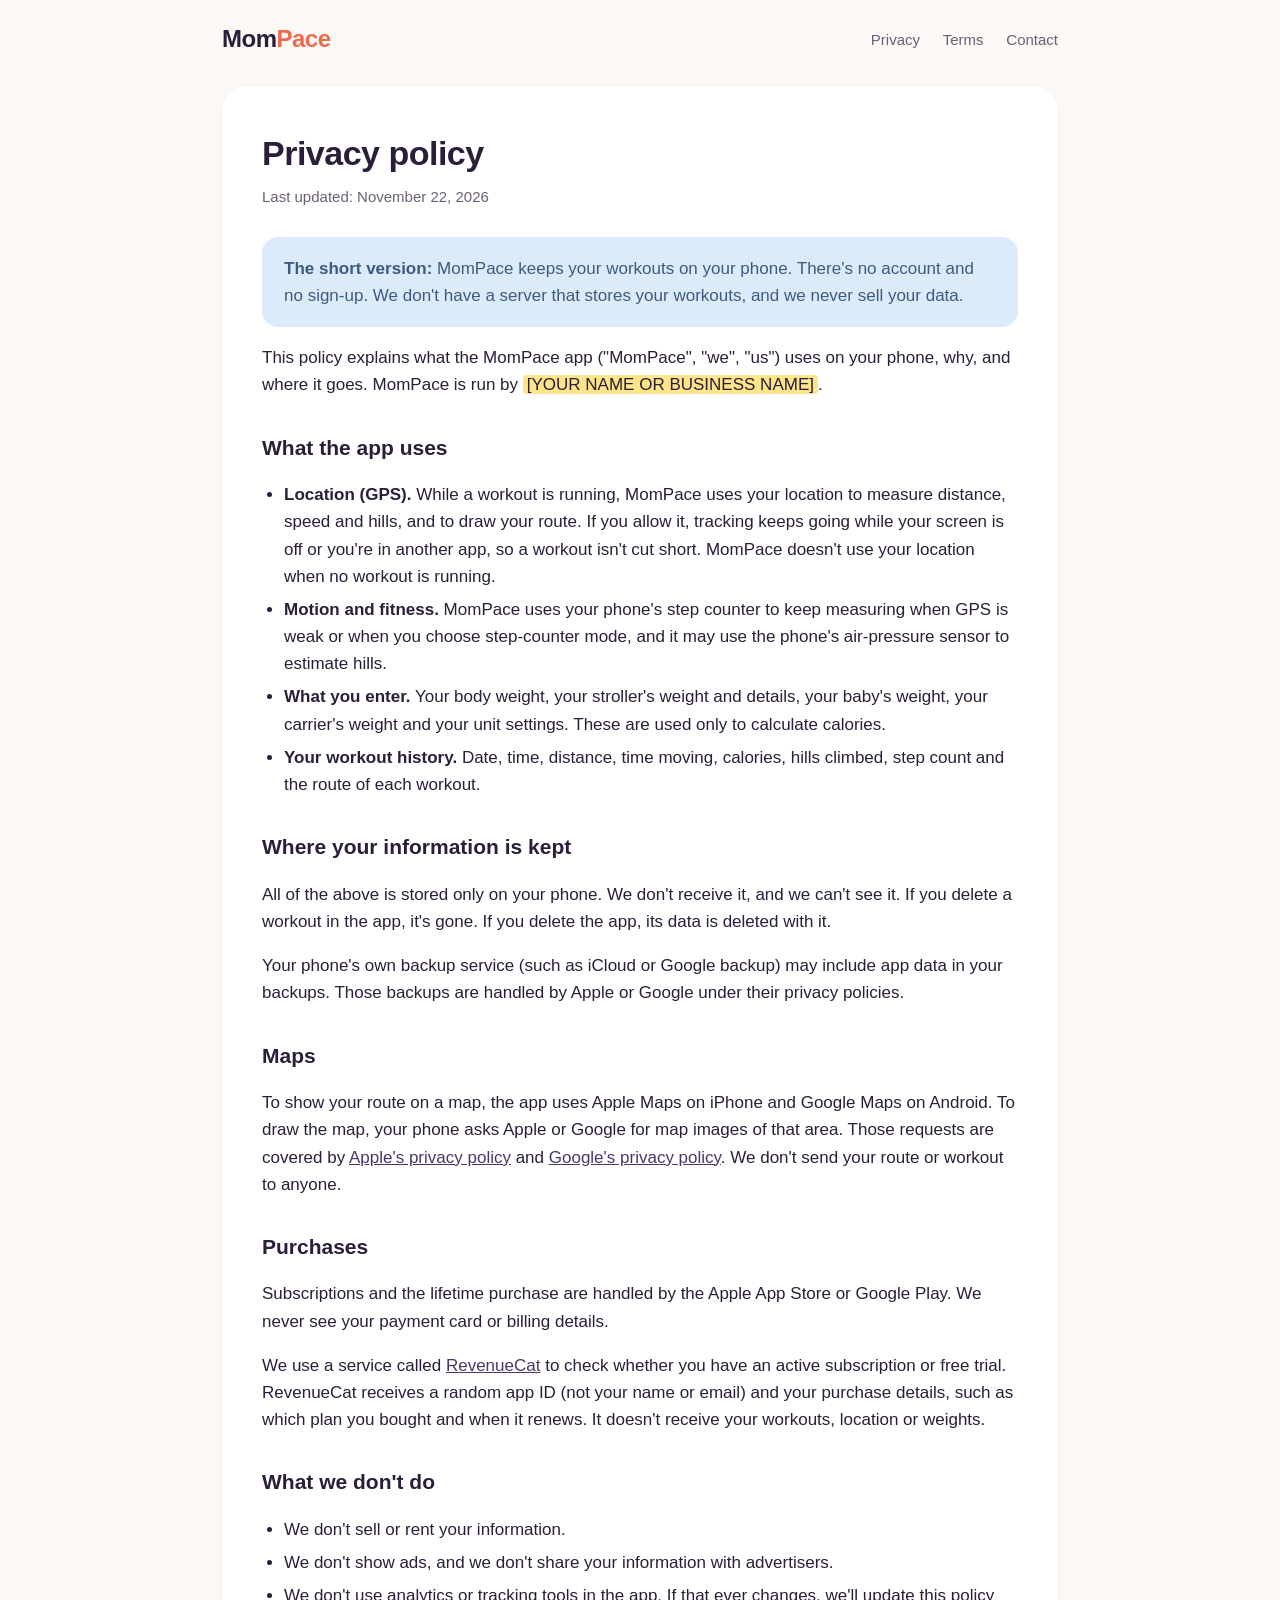
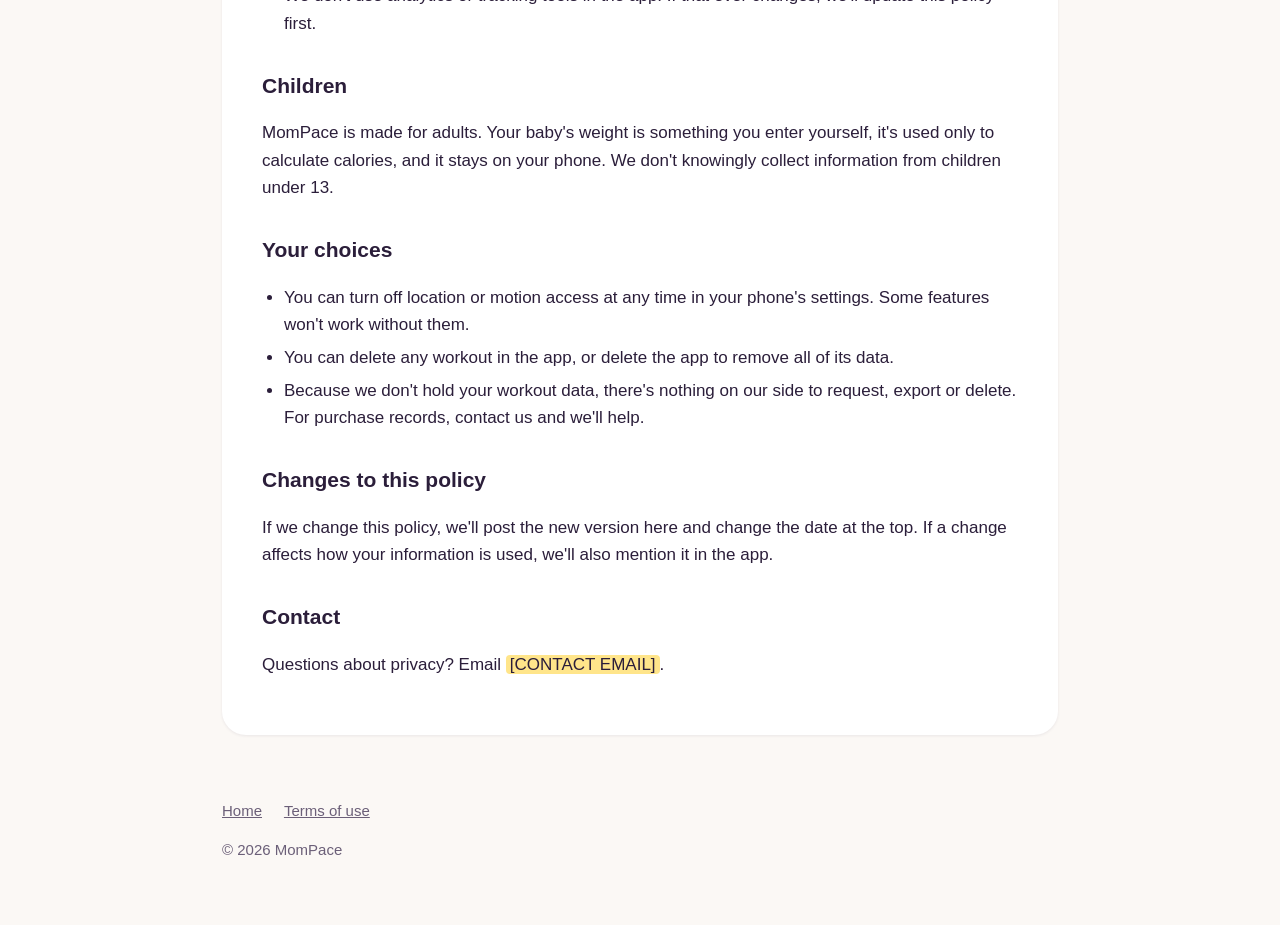
==== privacy/index.html @ fc4736eb "Add files via upload" ====
<!DOCTYPE html>
<html lang="en">
<head>
  <meta charset="utf-8">
  <meta name="viewport" content="width=device-width, initial-scale=1">
  <title>Privacy policy · MomPace</title>
  <link rel="stylesheet" href="/style.css">
</head>
<body>
  <header class="site-header">
    <div class="wrap">
      <a class="logo" href="/">Mom<span>Pace</span></a>
      <nav class="nav">
        <a href="/privacy/">Privacy</a>
        <a href="/terms/">Terms</a>
        <a href="/#contact">Contact</a>
      </nav>
    </div>
  </header>

  <main class="wrap">
    <article class="legal">
      <h1>Privacy policy</h1>
      <p class="updated">Last updated: November 22, 2026</p>

      <div class="summary">
        <p><strong>The short version:</strong> MomPace keeps your workouts on your phone. There's no account and no sign-up. We don't have a server that stores your workouts, and we never sell your data.</p>
      </div>

      <p>This policy explains what the MomPace app ("MomPace", "we", "us") uses on your phone, why, and where it goes. MomPace is run by <span class="todo">[YOUR NAME OR BUSINESS NAME]</span>.</p>

      <h2>What the app uses</h2>
      <ul>
        <li><strong>Location (GPS).</strong> While a workout is running, MomPace uses your location to measure distance, speed and hills, and to draw your route. If you allow it, tracking keeps going while your screen is off or you're in another app, so a workout isn't cut short. MomPace doesn't use your location when no workout is running.</li>
        <li><strong>Motion and fitness.</strong> MomPace uses your phone's step counter to keep measuring when GPS is weak or when you choose step-counter mode, and it may use the phone's air-pressure sensor to estimate hills.</li>
        <li><strong>What you enter.</strong> Your body weight, your stroller's weight and details, your baby's weight, your carrier's weight and your unit settings. These are used only to calculate calories.</li>
        <li><strong>Your workout history.</strong> Date, time, distance, time moving, calories, hills climbed, step count and the route of each workout.</li>
      </ul>

      <h2>Where your information is kept</h2>
      <p>All of the above is stored only on your phone. We don't receive it, and we can't see it. If you delete a workout in the app, it's gone. If you delete the app, its data is deleted with it.</p>
      <p>Your phone's own backup service (such as iCloud or Google backup) may include app data in your backups. Those backups are handled by Apple or Google under their privacy policies.</p>

      <h2>Maps</h2>
      <p>To show your route on a map, the app uses Apple Maps on iPhone and Google Maps on Android. To draw the map, your phone asks Apple or Google for map images of that area. Those requests are covered by <a href="https://www.apple.com/legal/privacy/">Apple's privacy policy</a> and <a href="https://policies.google.com/privacy">Google's privacy policy</a>. We don't send your route or workout to anyone.</p>

      <h2>Purchases</h2>
      <p>Subscriptions and the lifetime purchase are handled by the Apple App Store or Google Play. We never see your payment card or billing details.</p>
      <p>We use a service called <a href="https://www.revenuecat.com/privacy">RevenueCat</a> to check whether you have an active subscription or free trial. RevenueCat receives a random app ID (not your name or email) and your purchase details, such as which plan you bought and when it renews. It doesn't receive your workouts, location or weights.</p>

      <h2>What we don't do</h2>
      <ul>
        <li>We don't sell or rent your information.</li>
        <li>We don't show ads, and we don't share your information with advertisers.</li>
        <li>We don't use analytics or tracking tools in the app. If that ever changes, we'll update this policy first.</li>
      </ul>

      <h2>Children</h2>
      <p>MomPace is made for adults. Your baby's weight is something you enter yourself, it's used only to calculate calories, and it stays on your phone. We don't knowingly collect information from children under 13.</p>

      <h2>Your choices</h2>
      <ul>
        <li>You can turn off location or motion access at any time in your phone's settings. Some features won't work without them.</li>
        <li>You can delete any workout in the app, or delete the app to remove all of its data.</li>
        <li>Because we don't hold your workout data, there's nothing on our side to request, export or delete. For purchase records, contact us and we'll help.</li>
      </ul>

      <h2>Changes to this policy</h2>
      <p>If we change this policy, we'll post the new version here and change the date at the top. If a change affects how your information is used, we'll also mention it in the app.</p>

      <h2>Contact</h2>
      <p>Questions about privacy? Email <span class="todo">[CONTACT EMAIL]</span>.</p>
    </article>
  </main>

  <footer class="site-footer">
    <div class="wrap">
      <a href="/">Home</a>
      <a href="/terms/">Terms of use</a>
      <p>&copy; 2026 MomPace</p>
    </div>
  </footer>
</body>
</html>
---- style.css ----
:root {
  --ink: #2B1E3A;
  --plum: #4A3768;
  --plum-soft: #5D4A7D;
  --sky: #DCEBFA;
  --sky-text: #3D5A80;
  --coral: #EF6A4C;
  --green: #3F9B74;
  --cream: #FBF8F5;
  --muted: #6B5F78;
}

* { box-sizing: border-box; }

html { -webkit-text-size-adjust: 100%; }

body {
  margin: 0;
  font-family: -apple-system, BlinkMacSystemFont, "Segoe UI", Roboto, Helvetica, Arial, sans-serif;
  color: var(--ink);
  background: var(--cream);
  line-height: 1.6;
  font-size: 17px;
}

a { color: var(--plum); }

.wrap { max-width: 880px; margin: 0 auto; padding: 0 22px; }

/* Header */
.site-header { padding: 20px 0; }
.site-header .wrap { display: flex; align-items: center; justify-content: space-between; }
.logo {
  font-weight: 800; font-size: 24px; letter-spacing: -0.5px;
  color: var(--ink); text-decoration: none;
}
.logo span { color: var(--coral); }
.nav a { margin-left: 18px; text-decoration: none; color: var(--muted); font-size: 15px; }
.nav a:hover { color: var(--ink); }

/* Hero */
.hero {
  background: var(--plum);
  color: #fff;
  border-radius: 28px;
  padding: 56px 40px;
  margin: 8px 0 40px;
}
.hero h1 { font-size: 48px; line-height: 1.1; margin: 0 0 16px; letter-spacing: -1px; }
.hero p { font-size: 19px; color: #E7DFF0; max-width: 560px; margin: 0 0 28px; }
.badge {
  display: inline-block; background: var(--coral); color: #fff;
  padding: 12px 22px; border-radius: 999px; font-weight: 700; font-size: 16px;
}

/* Features */
.features { display: grid; grid-template-columns: repeat(2, 1fr); gap: 18px; margin-bottom: 40px; }
.feature { background: #fff; border-radius: 20px; padding: 24px; box-shadow: 0 1px 3px rgba(43,30,58,0.08); }
.feature h3 { margin: 0 0 6px; font-size: 19px; }
.feature p { margin: 0; color: var(--muted); font-size: 16px; }
.dot { display: inline-block; width: 10px; height: 10px; border-radius: 50%; margin-right: 8px; background: var(--coral); }
.dot.green { background: var(--green); }
.dot.blue { background: var(--sky-text); }
.dot.plum { background: var(--plum-soft); }

.note {
  background: var(--sky); color: var(--sky-text);
  border-radius: 20px; padding: 20px 24px; margin-bottom: 40px; font-size: 16px;
}

/* Legal pages */
.legal { background: #fff; border-radius: 24px; padding: 40px; margin: 8px 0 40px; box-shadow: 0 1px 3px rgba(43,30,58,0.08); }
.legal h1 { font-size: 34px; margin: 0 0 4px; letter-spacing: -0.5px; }
.legal .updated { color: var(--muted); margin: 0 0 28px; font-size: 15px; }
.legal h2 { font-size: 21px; margin: 32px 0 8px; }
.legal ul { padding-left: 22px; }
.legal li { margin-bottom: 6px; }
.summary { background: var(--sky); color: var(--sky-text); border-radius: 16px; padding: 18px 22px; }
.summary p { margin: 0; }

/* Placeholders still to fill in */
.todo { background: #FFE58A; color: var(--ink); padding: 0 4px; border-radius: 4px; }

/* Footer */
.site-footer { padding: 24px 0 48px; color: var(--muted); font-size: 15px; }
.site-footer a { color: var(--muted); margin-right: 18px; }

@media (max-width: 640px) {
  body { font-size: 16px; }
  .hero { padding: 40px 24px; border-radius: 22px; }
  .hero h1 { font-size: 36px; }
  .features { grid-template-columns: 1fr; }
  .legal { padding: 28px 20px; }
  .nav a { margin-left: 12px; }
}
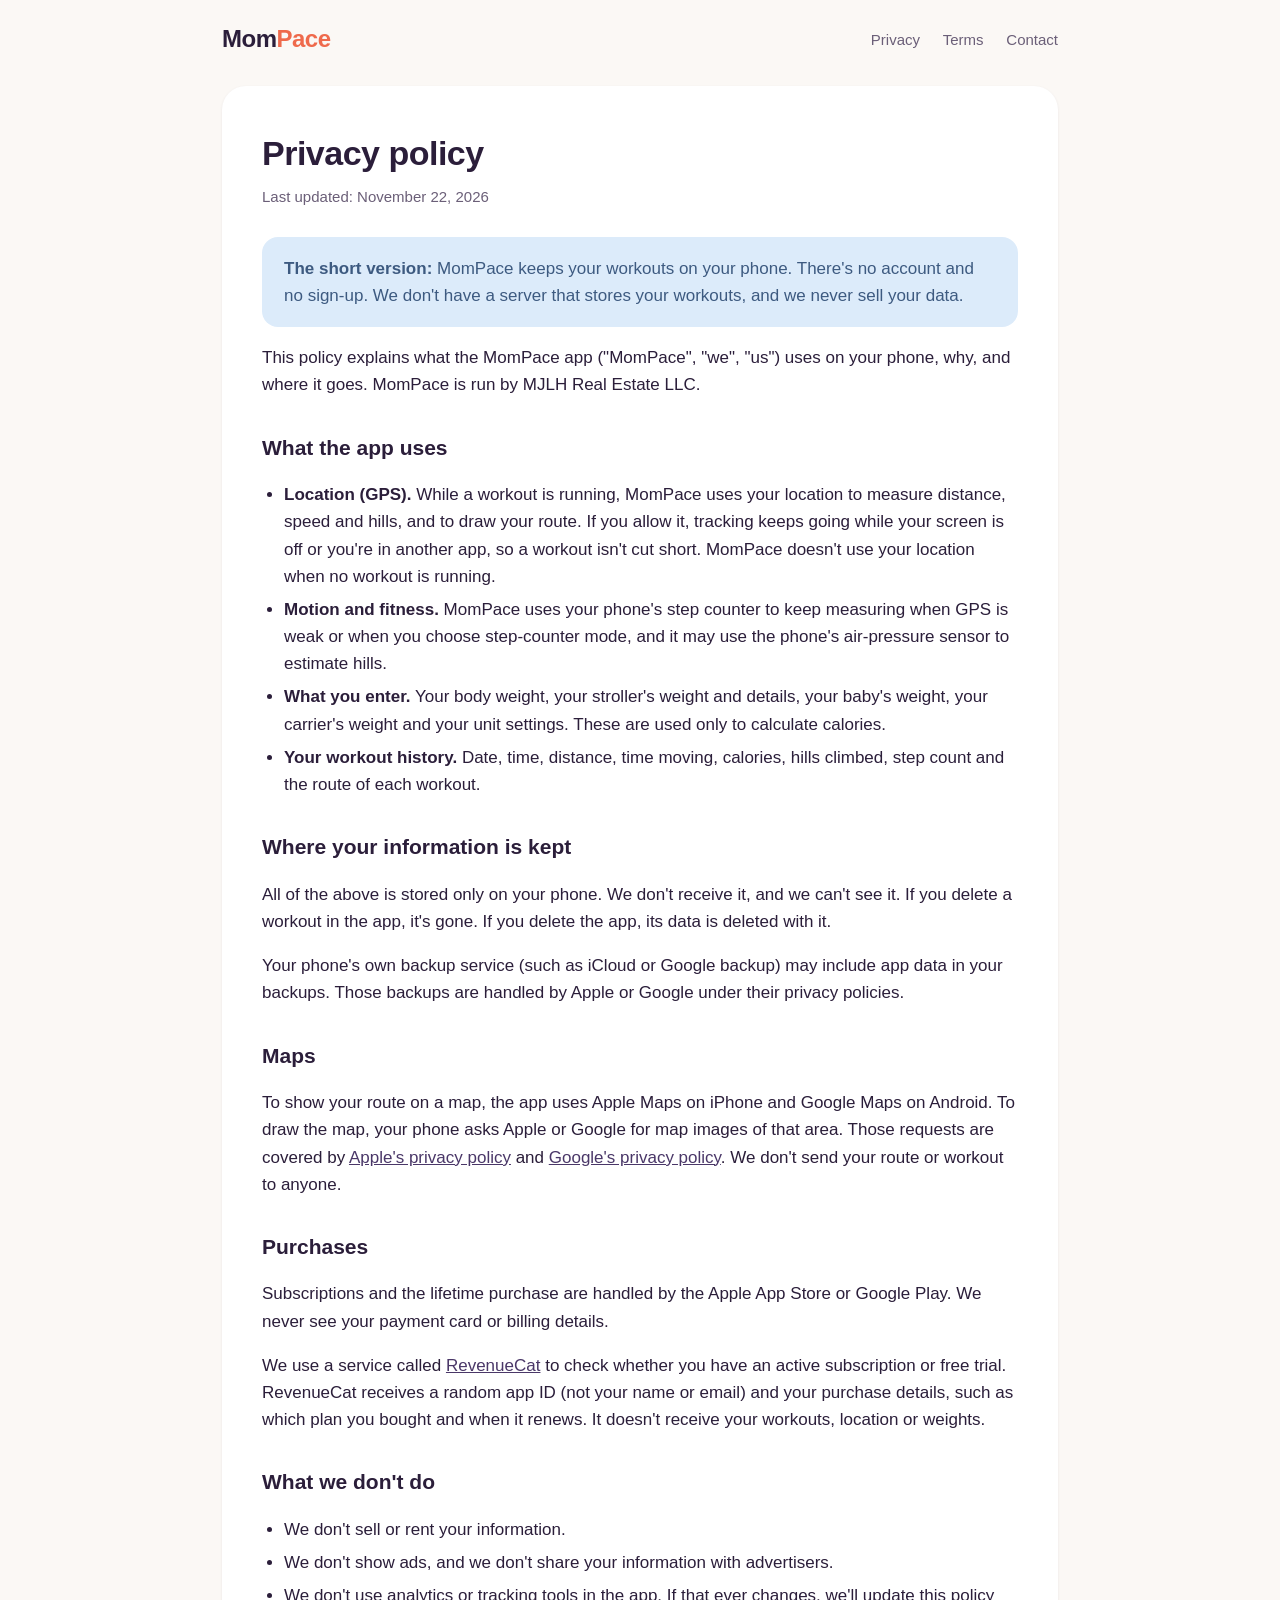
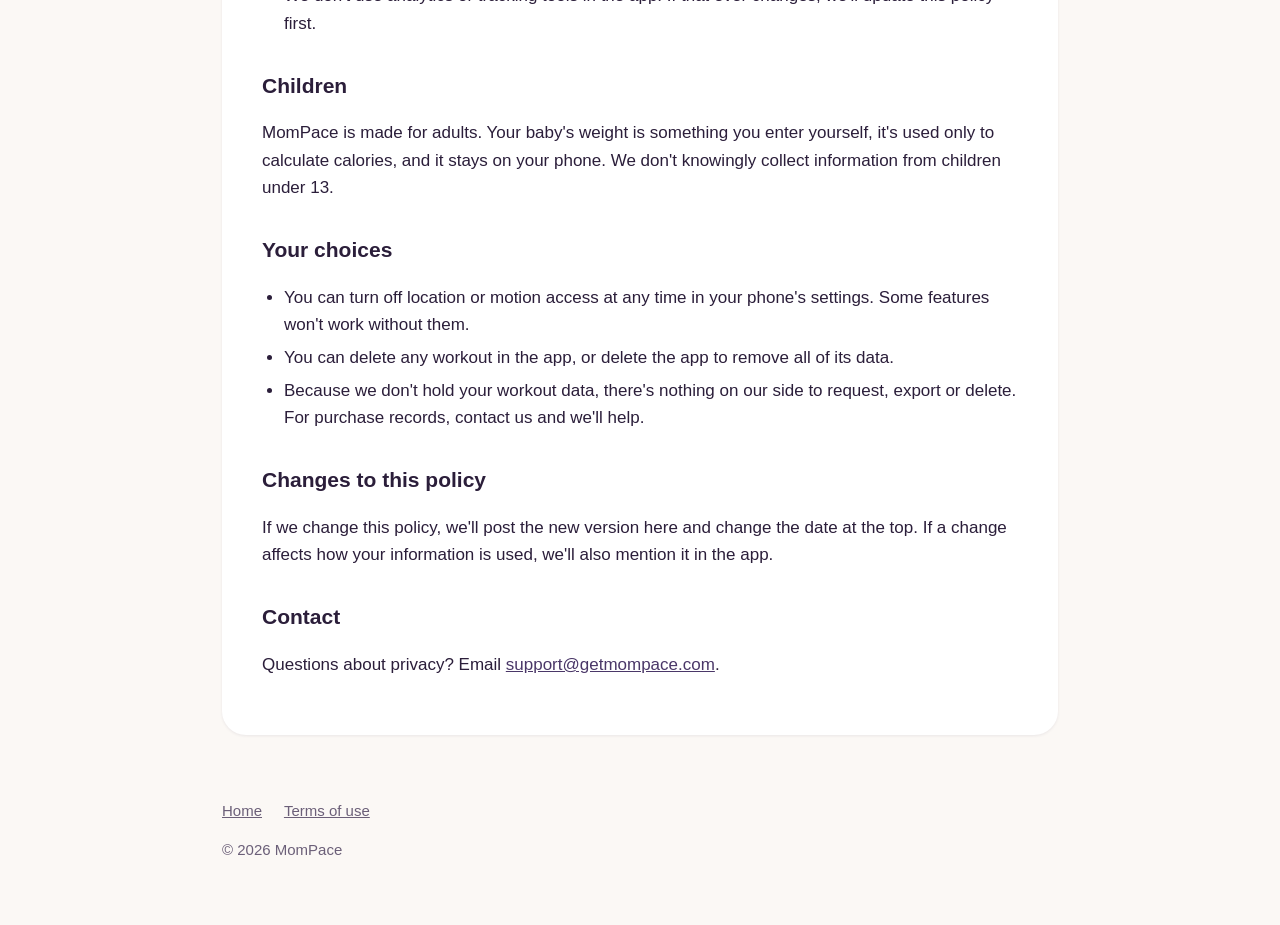
==== commit 3626d59b: "Add files via upload" ====
--- a/privacy/index.html
+++ b/privacy/index.html
@@ -27,7 +27,7 @@
         <p><strong>The short version:</strong> MomPace keeps your workouts on your phone. There's no account and no sign-up. We don't have a server that stores your workouts, and we never sell your data.</p>
       </div>
 
-      <p>This policy explains what the MomPace app ("MomPace", "we", "us") uses on your phone, why, and where it goes. MomPace is run by <span class="todo">[YOUR NAME OR BUSINESS NAME]</span>.</p>
+      <p>This policy explains what the MomPace app ("MomPace", "we", "us") uses on your phone, why, and where it goes. MomPace is run by MJLH Real Estate LLC.</p>
 
       <h2>What the app uses</h2>
       <ul>
@@ -69,7 +69,7 @@
       <p>If we change this policy, we'll post the new version here and change the date at the top. If a change affects how your information is used, we'll also mention it in the app.</p>
 
       <h2>Contact</h2>
-      <p>Questions about privacy? Email <span class="todo">[CONTACT EMAIL]</span>.</p>
+      <p>Questions about privacy? Email <a href="mailto:support@getmompace.com">support@getmompace.com</a>.</p>
     </article>
   </main>
 
